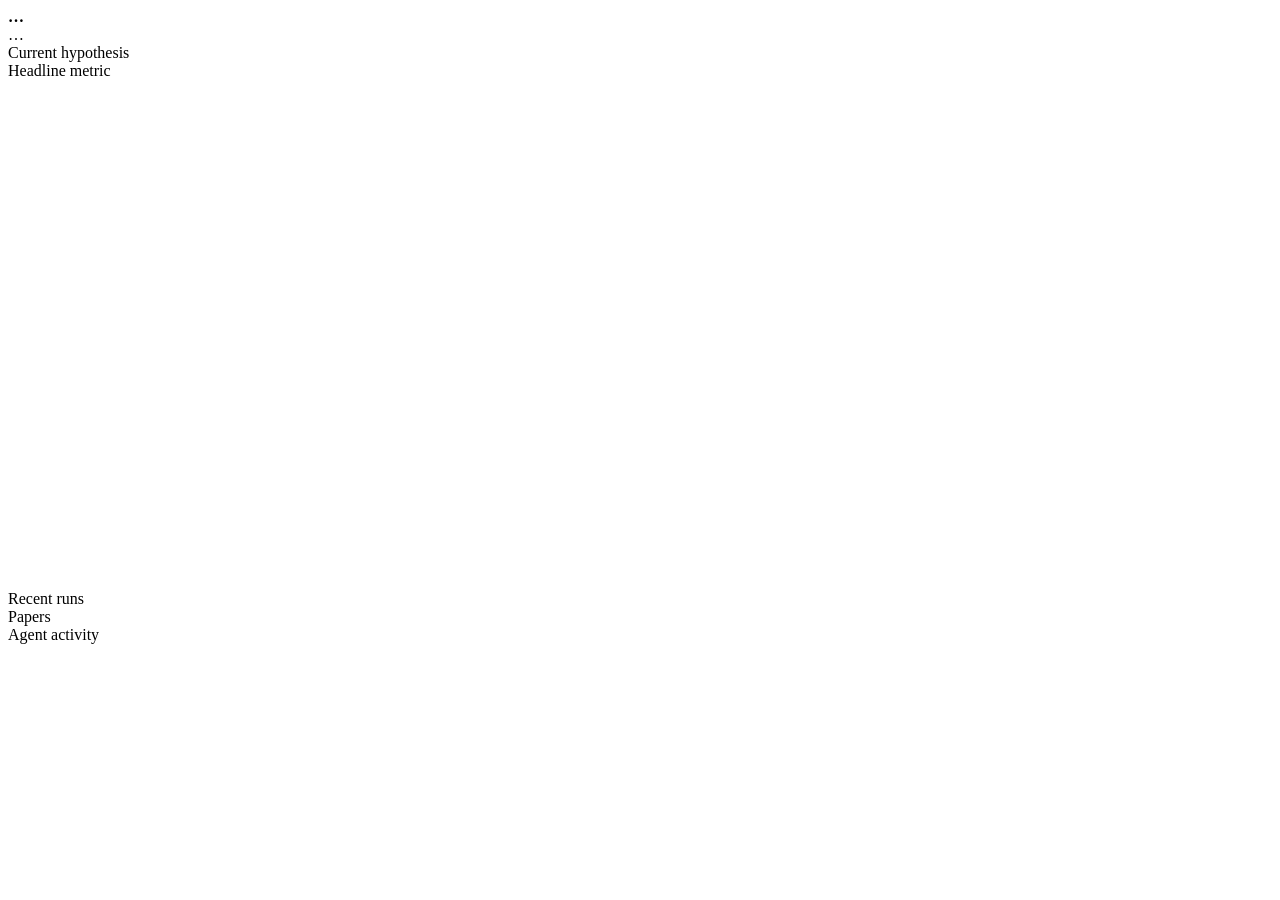
==== efferents/dashboard/static/dashboard.html @ 8a45d571 "feat(dashboard): add vanilla-JS frontend (5 panels, 4s polling) Co-Authored-By: Claude Sonnet 4.6 <n" ====
<!DOCTYPE html>
<html lang="en">
<head>
  <meta charset="utf-8">
  <meta name="viewport" content="width=device-width, initial-scale=1">
  <title>efferents — lab dashboard</title>
  <link rel="stylesheet" href="/static/dashboard.css">
</head>
<body>
  <header id="topbar">
    <div><b id="lab-id">…</b> <span id="domain" class="muted"></span></div>
    <div class="topbar-right">
      <span id="status-badge" class="badge">…</span>
      <span id="budget" class="muted"></span>
    </div>
  </header>

  <main>
    <section class="col-main">
      <div class="card">
        <div class="label">Current hypothesis <span id="student" class="muted"></span></div>
        <div id="question"></div>
        <div id="claim" class="muted small"></div>
        <div id="falsifier" class="muted small"></div>
      </div>

      <div class="card">
        <div class="label" id="metric-label">Headline metric</div>
        <svg id="trend" viewBox="0 0 100 40" preserveAspectRatio="none"></svg>
        <div id="trend-caption" class="muted small"></div>
      </div>

      <div class="card">
        <div class="label">Recent runs</div>
        <table id="runs"><tbody></tbody></table>
      </div>
    </section>

    <section class="col-side">
      <div class="card">
        <div class="label accent">Papers</div>
        <div id="papers"></div>
      </div>
      <div class="card">
        <div class="label">Agent activity</div>
        <div id="activity"></div>
      </div>
    </section>
  </main>

  <script src="/static/dashboard.js"></script>
</body>
</html>
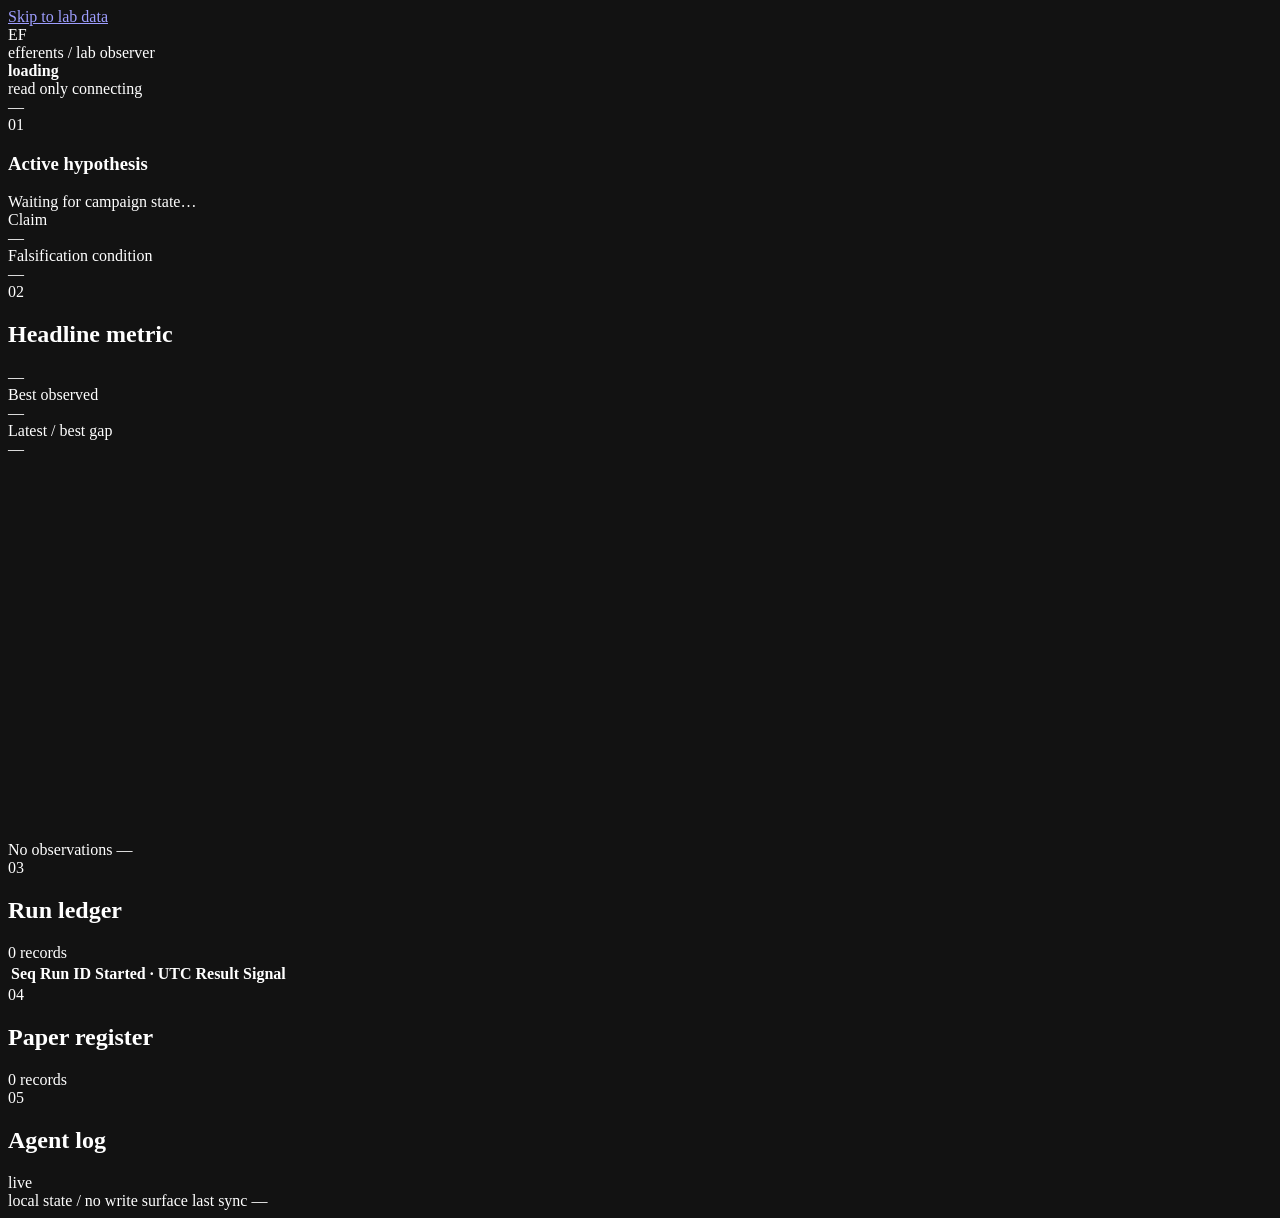
==== commit fc314ac1: "feat: redesign research dashboard surfaces" ====
--- a/efferents/dashboard/static/dashboard.html
+++ b/efferents/dashboard/static/dashboard.html
@@ -3,50 +3,139 @@
 <head>
   <meta charset="utf-8">
   <meta name="viewport" content="width=device-width, initial-scale=1">
-  <title>efferents — lab dashboard</title>
+  <meta name="color-scheme" content="dark">
+  <title>efferents — lab observer</title>
   <link rel="stylesheet" href="/static/dashboard.css">
 </head>
 <body>
+  <a class="skip-link" href="#workspace">Skip to lab data</a>
+
   <header id="topbar">
-    <div><b id="lab-id">…</b> <span id="domain" class="muted"></span></div>
+    <div class="identity">
+      <div class="brand-mark" aria-hidden="true">EF</div>
+      <div>
+        <div class="eyebrow">efferents / lab observer</div>
+        <div class="lab-title">
+          <strong id="lab-id">loading</strong>
+          <span id="domain" class="domain-tag"></span>
+        </div>
+      </div>
+    </div>
+
     <div class="topbar-right">
-      <span id="status-badge" class="badge">…</span>
-      <span id="budget" class="muted"></span>
+      <span class="read-only">read only</span>
+      <span id="status-badge" class="status-badge">
+        <span class="status-dot" aria-hidden="true"></span>
+        <span id="status-text">connecting</span>
+      </span>
+      <div class="budget-meta">
+        <span id="budget">—</span>
+        <span class="budget-track" aria-hidden="true"><span id="budget-fill"></span></span>
+      </div>
     </div>
   </header>
 
-  <main>
-    <section class="col-main">
-      <div class="card">
-        <div class="label">Current hypothesis <span id="student" class="muted"></span></div>
-        <div id="question"></div>
-        <div id="claim" class="muted small"></div>
-        <div id="falsifier" class="muted small"></div>
-      </div>
+  <main id="workspace">
+    <section class="overview-grid" aria-label="Current research state">
+      <article class="panel hypothesis-panel">
+        <header class="panel-header">
+          <span class="section-index">01</span>
+          <h1>Active hypothesis</h1>
+          <span id="student" class="header-meta"></span>
+        </header>
 
-      <div class="card">
-        <div class="label" id="metric-label">Headline metric</div>
-        <svg id="trend" viewBox="0 0 100 40" preserveAspectRatio="none"></svg>
-        <div id="trend-caption" class="muted small"></div>
-      </div>
+        <div id="question" class="research-question">Waiting for campaign state…</div>
 
-      <div class="card">
-        <div class="label">Recent runs</div>
-        <table id="runs"><tbody></tbody></table>
-      </div>
+        <div class="thesis-grid">
+          <div class="thesis-block">
+            <div class="field-label">Claim</div>
+            <div id="claim" class="thesis-copy">—</div>
+          </div>
+          <div class="thesis-block falsifier-block">
+            <div class="field-label">Falsification condition</div>
+            <div id="falsifier" class="thesis-copy">—</div>
+          </div>
+        </div>
+      </article>
+
+      <article class="panel metric-panel">
+        <header class="panel-header">
+          <span class="section-index">02</span>
+          <h2 id="metric-label">Headline metric</h2>
+          <span id="metric-direction" class="header-meta">—</span>
+        </header>
+
+        <div class="metric-readout">
+          <div>
+            <div class="field-label">Best observed</div>
+            <div id="metric-best" class="metric-value">—</div>
+          </div>
+          <div class="metric-secondary">
+            <div class="field-label">Latest / best gap</div>
+            <div id="metric-delta">—</div>
+          </div>
+        </div>
+
+        <div class="chart-frame">
+          <svg id="trend" viewBox="0 0 600 180" preserveAspectRatio="none"
+               role="img" aria-label="Headline metric trend"></svg>
+        </div>
+        <div class="chart-footer">
+          <span id="trend-caption">No observations</span>
+          <span id="metric-range">—</span>
+        </div>
+      </article>
     </section>
 
-    <section class="col-side">
-      <div class="card">
-        <div class="label accent">Papers</div>
-        <div id="papers"></div>
-      </div>
-      <div class="card">
-        <div class="label">Agent activity</div>
-        <div id="activity"></div>
-      </div>
+    <section class="data-grid" aria-label="Lab records">
+      <article class="panel runs-panel">
+        <header class="panel-header">
+          <span class="section-index">03</span>
+          <h2>Run ledger</h2>
+          <span id="run-count" class="header-meta">0 records</span>
+        </header>
+        <div class="table-wrap">
+          <table id="runs">
+            <thead>
+              <tr>
+                <th scope="col">Seq</th>
+                <th scope="col">Run ID</th>
+                <th scope="col">Started · UTC</th>
+                <th scope="col" id="run-metric-header">Result</th>
+                <th scope="col">Signal</th>
+              </tr>
+            </thead>
+            <tbody></tbody>
+          </table>
+        </div>
+      </article>
+
+      <aside class="side-stack">
+        <section class="panel papers-panel">
+          <header class="panel-header">
+            <span class="section-index">04</span>
+            <h2>Paper register</h2>
+            <span id="paper-count" class="header-meta">0 records</span>
+          </header>
+          <div id="papers" class="records-list"></div>
+        </section>
+
+        <section class="panel activity-panel">
+          <header class="panel-header">
+            <span class="section-index">05</span>
+            <h2>Agent log</h2>
+            <span class="live-mark"><span aria-hidden="true"></span> live</span>
+          </header>
+          <div id="activity" class="activity-list"></div>
+        </section>
+      </aside>
     </section>
   </main>
+
+  <footer>
+    <span>local state / no write surface</span>
+    <span>last sync <time id="last-sync">—</time></span>
+  </footer>
 
   <script src="/static/dashboard.js"></script>
 </body>
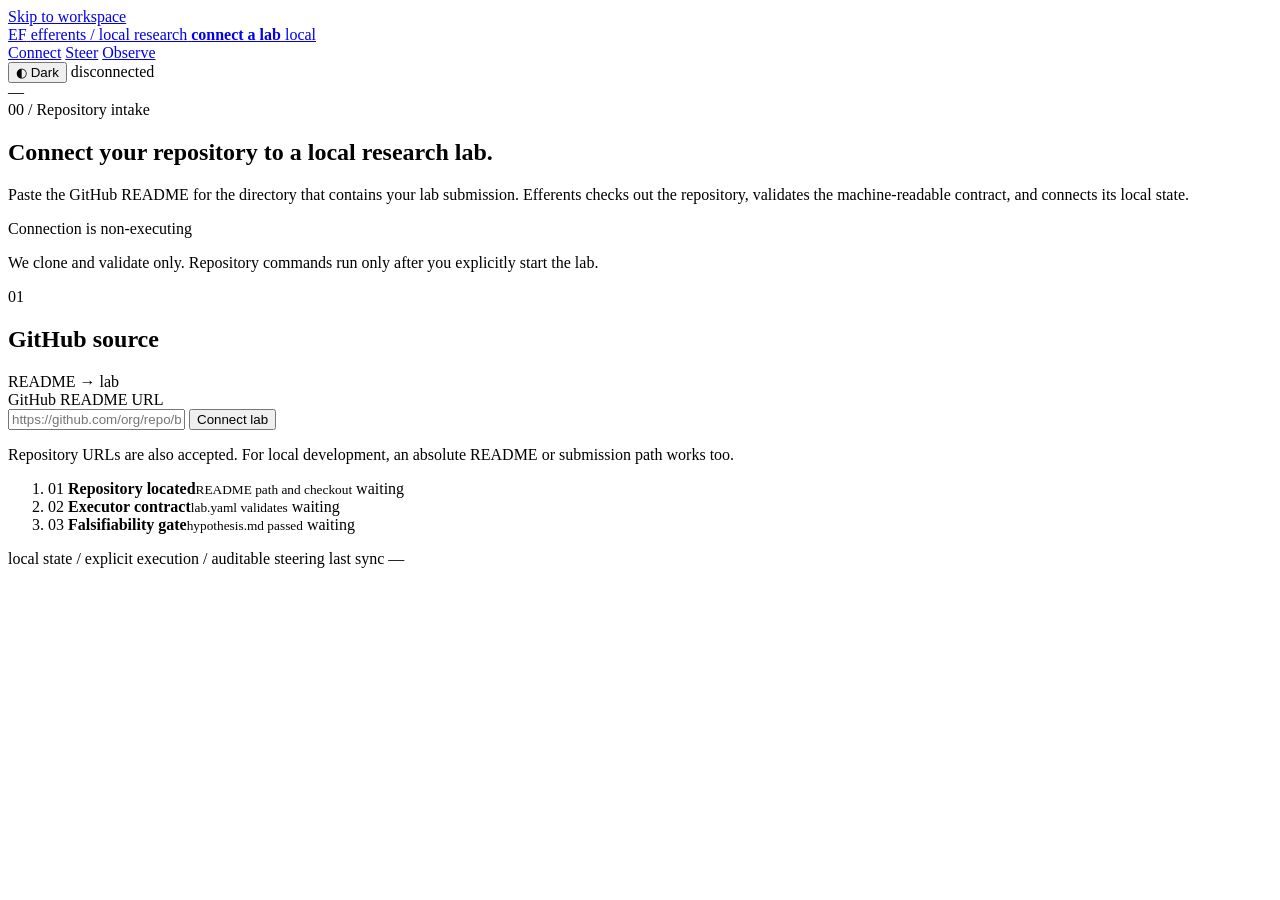
==== commit cd9fc0e4: "feat: add connect steer observe workspace" ====
--- a/efferents/dashboard/static/dashboard.html
+++ b/efferents/dashboard/static/dashboard.html
@@ -3,137 +3,318 @@
 <head>
   <meta charset="utf-8">
   <meta name="viewport" content="width=device-width, initial-scale=1">
-  <meta name="color-scheme" content="dark">
-  <title>efferents — lab observer</title>
+  <meta name="color-scheme" content="light dark">
+  <title>efferents — local lab</title>
   <link rel="stylesheet" href="/static/dashboard.css">
 </head>
 <body>
-  <a class="skip-link" href="#workspace">Skip to lab data</a>
+  <a class="skip-link" href="#app">Skip to workspace</a>
 
   <header id="topbar">
-    <div class="identity">
-      <div class="brand-mark" aria-hidden="true">EF</div>
-      <div>
-        <div class="eyebrow">efferents / lab observer</div>
-        <div class="lab-title">
-          <strong id="lab-id">loading</strong>
-          <span id="domain" class="domain-tag"></span>
-        </div>
-      </div>
-    </div>
+    <a class="identity" href="#connect" aria-label="efferents connection page">
+      <span class="brand-mark" aria-hidden="true">EF</span>
+      <span class="identity-copy">
+        <span class="eyebrow">efferents / local research</span>
+        <span class="lab-title">
+          <strong id="lab-id">connect a lab</strong>
+          <span id="domain" class="domain-tag">local</span>
+        </span>
+      </span>
+    </a>
+
+    <nav class="workspace-nav" aria-label="Lab workspace">
+      <a href="#connect" data-route-link="connect">Connect</a>
+      <a href="#steer" data-route-link="steer" aria-disabled="true">Steer</a>
+      <a href="#observe" data-route-link="observe" aria-disabled="true">Observe</a>
+    </nav>
 
     <div class="topbar-right">
-      <span class="read-only">read only</span>
-      <span id="status-badge" class="status-badge">
+      <button id="theme-toggle" class="quiet-button" type="button"
+              aria-label="Switch to dark theme">
+        <span class="theme-icon" aria-hidden="true">◐</span>
+        <span id="theme-label">Dark</span>
+      </button>
+      <span id="status-badge" class="status-badge disconnected">
         <span class="status-dot" aria-hidden="true"></span>
-        <span id="status-text">connecting</span>
+        <span id="status-text">disconnected</span>
       </span>
-      <div class="budget-meta">
+      <div class="budget-meta" id="budget-meta">
         <span id="budget">—</span>
         <span class="budget-track" aria-hidden="true"><span id="budget-fill"></span></span>
       </div>
     </div>
   </header>
 
-  <main id="workspace">
-    <section class="overview-grid" aria-label="Current research state">
-      <article class="panel hypothesis-panel">
-        <header class="panel-header">
-          <span class="section-index">01</span>
-          <h1>Active hypothesis</h1>
-          <span id="student" class="header-meta"></span>
-        </header>
-
-        <div id="question" class="research-question">Waiting for campaign state…</div>
-
-        <div class="thesis-grid">
-          <div class="thesis-block">
-            <div class="field-label">Claim</div>
-            <div id="claim" class="thesis-copy">—</div>
-          </div>
-          <div class="thesis-block falsifier-block">
-            <div class="field-label">Falsification condition</div>
-            <div id="falsifier" class="thesis-copy">—</div>
+  <div id="connection-bar" class="connection-bar" hidden>
+    <div class="connection-path">
+      <span class="field-label">Connected submission</span>
+      <span id="connection-source">—</span>
+    </div>
+    <div class="connection-actions">
+      <span id="api-key-state" class="key-state">API key unknown</span>
+      <button id="start-lab" class="compact-button" type="button">Start lab</button>
+      <button id="stop-lab" class="compact-button danger" type="button" hidden>Stop lab</button>
+    </div>
+  </div>
+
+  <main id="app">
+    <section id="connect-view" class="app-view" data-route-view="connect">
+      <div class="entry-layout">
+        <div class="entry-intro">
+          <div class="route-kicker">00 / Repository intake</div>
+          <h1>Connect your repository to a local research lab.</h1>
+          <p>
+            Paste the GitHub README for the directory that contains your lab
+            submission. Efferents checks out the repository, validates the
+            machine-readable contract, and connects its local state.
+          </p>
+          <div class="intake-boundary">
+            <span>Connection is non-executing</span>
+            <p>
+              We clone and validate only. Repository commands run only after you
+              explicitly start the lab.
+            </p>
           </div>
         </div>
-      </article>
-
-      <article class="panel metric-panel">
+
+        <section class="connector panel" aria-labelledby="connector-heading">
+          <header class="panel-header">
+            <span class="section-index">01</span>
+            <h2 id="connector-heading">GitHub source</h2>
+            <span class="header-meta">README → lab</span>
+          </header>
+          <form id="connect-form" class="connector-form">
+            <label for="github-source">GitHub README URL</label>
+            <div class="url-entry">
+              <input id="github-source" name="source" type="text" inputmode="url"
+                     placeholder="https://github.com/org/repo/blob/main/lab/README.md"
+                     autocomplete="url" spellcheck="false" required>
+              <button id="connect-submit" class="primary-button" type="submit">
+                Connect lab
+              </button>
+            </div>
+            <p class="form-hint">
+              Repository URLs are also accepted. For local development, an
+              absolute README or submission path works too.
+            </p>
+          </form>
+
+          <ol id="contract-checks" class="contract-checks" aria-label="Connection checks">
+            <li data-contract="readme">
+              <span class="check-mark" aria-hidden="true">01</span>
+              <span><b>Repository located</b><small>README path and checkout</small></span>
+              <span class="check-state">waiting</span>
+            </li>
+            <li data-contract="lab_yaml">
+              <span class="check-mark" aria-hidden="true">02</span>
+              <span><b>Executor contract</b><small>lab.yaml validates</small></span>
+              <span class="check-state">waiting</span>
+            </li>
+            <li data-contract="hypothesis">
+              <span class="check-mark" aria-hidden="true">03</span>
+              <span><b>Falsifiability gate</b><small>hypothesis.md passed</small></span>
+              <span class="check-state">waiting</span>
+            </li>
+          </ol>
+          <div id="connect-message" class="form-message" role="status" aria-live="polite"></div>
+        </section>
+      </div>
+
+      <section id="connected-summary" class="connected-summary panel" hidden>
         <header class="panel-header">
           <span class="section-index">02</span>
-          <h2 id="metric-label">Headline metric</h2>
-          <span id="metric-direction" class="header-meta">—</span>
+          <h2>Connected lab</h2>
+          <span id="connected-summary-status" class="header-meta">stopped</span>
         </header>
-
-        <div class="metric-readout">
+        <div class="connected-summary-body">
           <div>
-            <div class="field-label">Best observed</div>
-            <div id="metric-best" class="metric-value">—</div>
-          </div>
-          <div class="metric-secondary">
-            <div class="field-label">Latest / best gap</div>
-            <div id="metric-delta">—</div>
+            <span class="field-label">Lab identity</span>
+            <strong id="connected-summary-name">—</strong>
+            <span id="connected-summary-domain" class="summary-domain">—</span>
+          </div>
+          <div>
+            <span class="field-label">Submission</span>
+            <code id="connected-summary-path">—</code>
+          </div>
+          <div class="summary-actions">
+            <a class="primary-button" href="#steer">Steer research</a>
+            <a class="secondary-button" href="#observe">Open observer</a>
           </div>
         </div>
-
-        <div class="chart-frame">
-          <svg id="trend" viewBox="0 0 600 180" preserveAspectRatio="none"
-               role="img" aria-label="Headline metric trend"></svg>
-        </div>
-        <div class="chart-footer">
-          <span id="trend-caption">No observations</span>
-          <span id="metric-range">—</span>
-        </div>
-      </article>
+      </section>
     </section>
 
-    <section class="data-grid" aria-label="Lab records">
-      <article class="panel runs-panel">
-        <header class="panel-header">
-          <span class="section-index">03</span>
-          <h2>Run ledger</h2>
-          <span id="run-count" class="header-meta">0 records</span>
-        </header>
-        <div class="table-wrap">
-          <table id="runs">
-            <thead>
-              <tr>
-                <th scope="col">Seq</th>
-                <th scope="col">Run ID</th>
-                <th scope="col">Started · UTC</th>
-                <th scope="col" id="run-metric-header">Result</th>
-                <th scope="col">Signal</th>
-              </tr>
-            </thead>
-            <tbody></tbody>
-          </table>
-        </div>
-      </article>
-
-      <aside class="side-stack">
-        <section class="panel papers-panel">
-          <header class="panel-header">
-            <span class="section-index">04</span>
-            <h2>Paper register</h2>
-            <span id="paper-count" class="header-meta">0 records</span>
-          </header>
-          <div id="papers" class="records-list"></div>
+    <section id="steer-view" class="app-view" data-route-view="steer" hidden>
+      <header class="view-heading">
+        <div class="route-kicker">01 / Human direction</div>
+        <h1>Steer the next research cycle.</h1>
+        <p>
+          Directions are appended to the lab’s auditable research log. The
+          Researcher reads them on its next pass; a mode override applies once.
+        </p>
+      </header>
+
+      <div class="steer-layout">
+        <section class="panel">
+          <header class="panel-header">
+            <span class="section-index">01</span>
+            <h2>New direction</h2>
+            <span id="steer-runtime-state" class="header-meta">queued locally</span>
+          </header>
+          <form id="steer-form" class="steer-form">
+            <label for="steer-message">Research instruction</label>
+            <textarea id="steer-message" name="message" maxlength="4000" required
+              placeholder="Example: Verify the current best result on a held-out seed before broadening the sweep."></textarea>
+            <div class="steer-options">
+              <label for="steer-mode">
+                Researcher mode
+                <select id="steer-mode" name="mode">
+                  <option value="auto">Auto-select</option>
+                  <option value="refine">Refine</option>
+                  <option value="moonshot">Moonshot</option>
+                  <option value="devils_advocate">Devil’s advocate</option>
+                  <option value="escape_to_code">Escape to code</option>
+                </select>
+              </label>
+              <span class="char-count"><span id="steer-count">0</span> / 4000</span>
+              <button class="primary-button" type="submit">Record direction</button>
+            </div>
+          </form>
+          <div id="steer-message-state" class="form-message" role="status" aria-live="polite"></div>
         </section>
 
-        <section class="panel activity-panel">
-          <header class="panel-header">
-            <span class="section-index">05</span>
-            <h2>Agent log</h2>
-            <span class="live-mark"><span aria-hidden="true"></span> live</span>
-          </header>
-          <div id="activity" class="activity-list"></div>
+        <section class="panel steering-history-panel">
+          <header class="panel-header">
+            <span class="section-index">02</span>
+            <h2>Direction log</h2>
+            <span id="steering-count" class="header-meta">0 records</span>
+          </header>
+          <div id="steering-history" class="steering-history"></div>
         </section>
-      </aside>
+      </div>
+    </section>
+
+    <section id="observe-view" class="app-view" data-route-view="observe" hidden>
+      <section class="overview-grid" aria-label="Current research state">
+        <article class="panel hypothesis-panel">
+          <header class="panel-header">
+            <span class="section-index">01</span>
+            <h1>Active hypothesis</h1>
+            <span id="student" class="header-meta"></span>
+          </header>
+
+          <div id="question" class="research-question">Waiting for campaign state…</div>
+
+          <div class="thesis-grid">
+            <div class="thesis-block">
+              <div class="field-label">Claim</div>
+              <div id="claim" class="thesis-copy">—</div>
+            </div>
+            <div class="thesis-block falsifier-block">
+              <div class="field-label">Falsification condition</div>
+              <div id="falsifier" class="thesis-copy">—</div>
+            </div>
+          </div>
+        </article>
+
+        <article class="panel metric-panel">
+          <header class="panel-header">
+            <span class="section-index">02</span>
+            <h2 id="metric-label">Headline metric</h2>
+            <span id="metric-direction" class="header-meta">—</span>
+          </header>
+
+          <div class="metric-readout">
+            <div>
+              <div class="field-label">Best observed</div>
+              <div id="metric-best" class="metric-value">—</div>
+            </div>
+            <div class="metric-secondary">
+              <div class="field-label">Latest / best gap</div>
+              <div id="metric-delta">—</div>
+            </div>
+          </div>
+
+          <div class="chart-frame">
+            <svg id="trend" viewBox="0 0 600 180" preserveAspectRatio="none"
+                 role="img" aria-label="Headline metric trend"></svg>
+          </div>
+          <div class="chart-footer">
+            <span id="trend-caption">No observations</span>
+            <span id="metric-range">—</span>
+          </div>
+        </article>
+      </section>
+
+      <section class="data-grid" aria-label="Lab records">
+        <article class="panel runs-panel">
+          <header class="panel-header">
+            <span class="section-index">03</span>
+            <h2>Run ledger</h2>
+            <span id="run-count" class="header-meta">0 records</span>
+          </header>
+          <div class="table-wrap">
+            <table id="runs">
+              <thead>
+                <tr>
+                  <th scope="col">Seq</th>
+                  <th scope="col">Run ID</th>
+                  <th scope="col">Started · UTC</th>
+                  <th scope="col" id="run-metric-header">Result</th>
+                  <th scope="col">Signal</th>
+                </tr>
+              </thead>
+              <tbody></tbody>
+            </table>
+          </div>
+        </article>
+
+        <aside class="side-stack">
+          <section class="panel papers-panel">
+            <header class="panel-header">
+              <span class="section-index">04</span>
+              <h2>Paper register</h2>
+              <span id="paper-count" class="header-meta">0 records</span>
+            </header>
+            <div id="papers" class="records-list"></div>
+          </section>
+
+          <section class="panel activity-panel">
+            <header class="panel-header">
+              <span class="section-index">05</span>
+              <h2>Agent log</h2>
+              <span class="live-mark"><span aria-hidden="true"></span> live</span>
+            </header>
+            <div id="activity" class="activity-list"></div>
+          </section>
+        </aside>
+      </section>
     </section>
   </main>
 
+  <dialog id="runtime-dialog">
+    <form method="dialog" class="runtime-dialog-card">
+      <div class="route-kicker" id="runtime-dialog-kicker">Local execution</div>
+      <h2 id="runtime-dialog-title">Start this lab?</h2>
+      <p id="runtime-dialog-copy">
+        Starting executes repository-defined commands and can incur local compute
+        and LLM cost under the configured budget.
+      </p>
+      <label class="execution-confirm">
+        <input id="runtime-confirm-check" type="checkbox">
+        <span id="runtime-confirm-label">I understand and authorize this local run.</span>
+      </label>
+      <div id="runtime-dialog-message" class="form-message" role="status"></div>
+      <div class="dialog-actions">
+        <button class="secondary-button" value="cancel" type="submit">Cancel</button>
+        <button id="runtime-confirm-button" class="primary-button" value="default"
+                type="button" disabled>Confirm start</button>
+      </div>
+    </form>
+  </dialog>
+
   <footer>
-    <span>local state / no write surface</span>
+    <span>local state / explicit execution / auditable steering</span>
     <span>last sync <time id="last-sync">—</time></span>
   </footer>
 
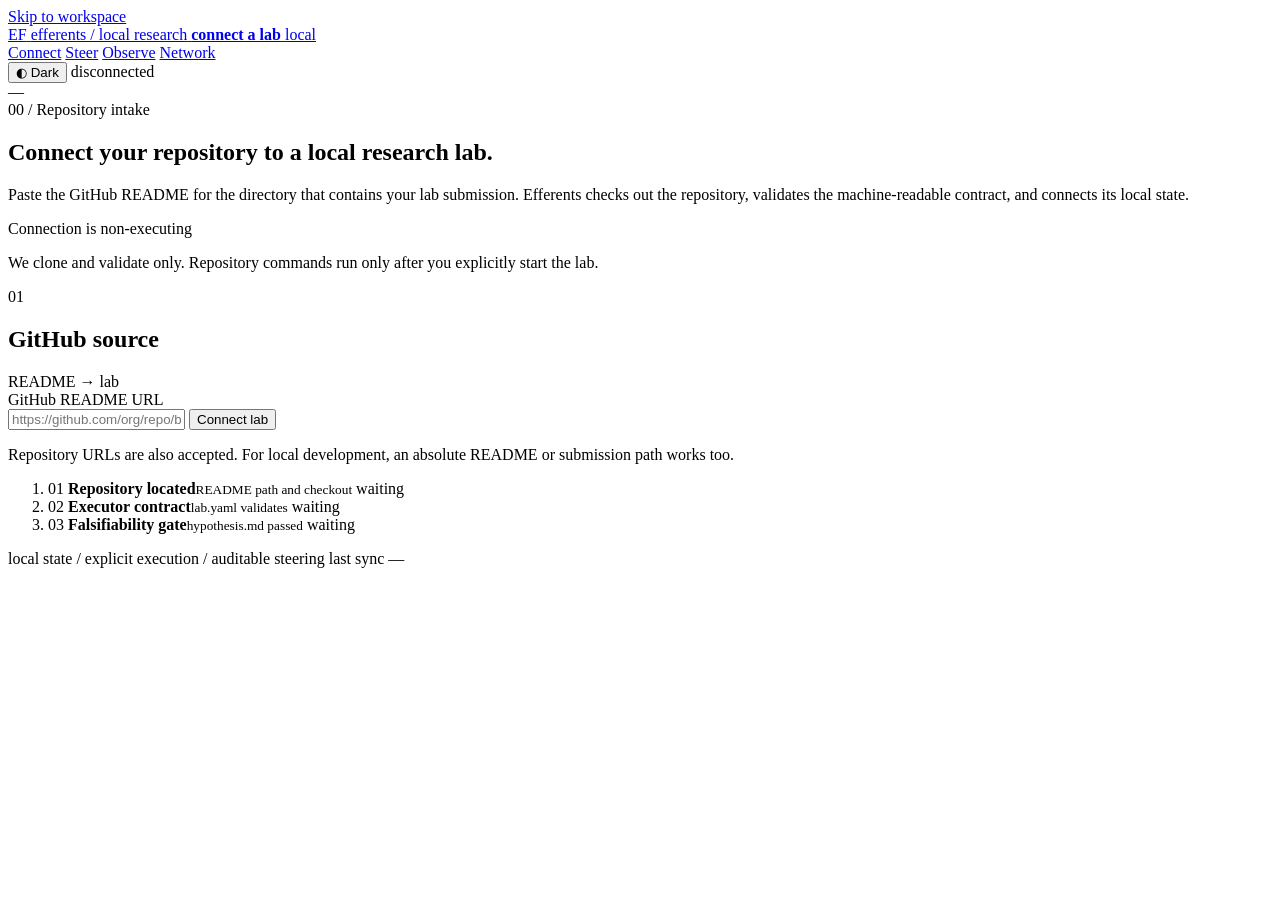
==== commit d6d79861: "feat: add lab network workspace" ====
--- a/efferents/dashboard/static/dashboard.html
+++ b/efferents/dashboard/static/dashboard.html
@@ -26,6 +26,7 @@
       <a href="#connect" data-route-link="connect">Connect</a>
       <a href="#steer" data-route-link="steer" aria-disabled="true">Steer</a>
       <a href="#observe" data-route-link="observe" aria-disabled="true">Observe</a>
+      <a href="#network" data-route-link="network">Network</a>
     </nav>
 
     <div class="topbar-right">
@@ -57,7 +58,23 @@
     </div>
   </div>
 
-  <main id="app">
+  <div id="workspace-frame">
+    <aside id="lab-rail" class="lab-rail" aria-label="Local lab portfolio" hidden>
+      <header class="lab-rail-header">
+        <span class="route-kicker">Local portfolio</span>
+        <div>
+          <h2>Labs</h2>
+          <span id="lab-portfolio-count">0</span>
+        </div>
+      </header>
+      <div id="lab-list" class="lab-list" role="list"></div>
+      <nav class="lab-rail-actions" aria-label="Portfolio actions">
+        <a href="#connect">+ Connect lab</a>
+        <a href="#network">Open topology ↗</a>
+      </nav>
+    </aside>
+
+    <main id="app">
     <section id="connect-view" class="app-view" data-route-view="connect">
       <div class="entry-layout">
         <div class="entry-intro">
@@ -195,6 +212,14 @@
     </section>
 
     <section id="observe-view" class="app-view" data-route-view="observe" hidden>
+      <header class="detail-strip">
+        <div>
+          <span class="field-label">Selected lab / evidence tracking</span>
+          <strong id="observe-lab-title">—</strong>
+        </div>
+        <span id="observe-lab-meta">Waiting for local state</span>
+      </header>
+
       <section class="overview-grid" aria-label="Current research state">
         <article class="panel hypothesis-panel">
           <header class="panel-header">
@@ -290,7 +315,74 @@
         </aside>
       </section>
     </section>
-  </main>
+
+      <section id="network-view" class="app-view" data-route-view="network" hidden>
+        <header class="view-heading network-heading">
+          <div class="route-kicker">03 / Lab topology</div>
+          <h1>See the research network, then inspect the evidence.</h1>
+          <p>
+            Local labs stay private. The topology exposes operational adjacency
+            now and is ready to show authorized public labs when the journal is connected.
+          </p>
+        </header>
+
+        <div class="network-grid">
+          <section class="panel network-map-panel" aria-labelledby="network-map-title">
+            <header class="panel-header">
+              <span class="section-index">01</span>
+              <h2 id="network-map-title">Connected lab map</h2>
+              <span id="network-node-count" class="header-meta">0 nodes</span>
+            </header>
+            <div class="network-toolbar">
+              <div class="scope-switch" role="group" aria-label="Network scope">
+                <button type="button" data-network-scope="internal" aria-pressed="true">
+                  Internal
+                </button>
+                <button type="button" data-network-scope="public" aria-pressed="false">
+                  Public
+                </button>
+              </div>
+              <span id="network-scope-note">file-backed local registry</span>
+            </div>
+            <div id="lab-map" class="lab-map" aria-label="Map of connected labs">
+              <svg id="network-lines" viewBox="0 0 1000 560"
+                   preserveAspectRatio="none" aria-hidden="true"></svg>
+              <div id="network-nodes" class="network-nodes"></div>
+              <div id="network-empty" class="network-empty" hidden></div>
+              <div class="network-hub" aria-hidden="true">
+                <span>EF</span>
+                <small id="network-hub-label">local control plane</small>
+              </div>
+            </div>
+            <footer class="map-legend">
+              <span><i class="legend-dot running"></i> running</span>
+              <span><i class="legend-dot stopped"></i> stopped</span>
+              <span><i class="legend-line"></i> shared research domain</span>
+            </footer>
+          </section>
+
+          <aside class="panel network-inspector" aria-labelledby="network-detail-title">
+            <header class="panel-header">
+              <span class="section-index">02</span>
+              <h2 id="network-detail-title">Node intelligence</h2>
+              <span id="network-detail-status" class="header-meta">private</span>
+            </header>
+            <div id="network-detail" class="network-detail">
+              <span class="route-kicker">Select a lab node</span>
+              <h3>Evidence lives at the node.</h3>
+              <p>Choose a lab to inspect its hypothesis, last signal, budget, and artifacts.</p>
+            </div>
+            <div class="publication-boundary">
+              <span>Publication boundary</span>
+              <p id="public-network-message">
+                No public registry is connected. Nothing shown here has been published.
+              </p>
+            </div>
+          </aside>
+        </div>
+      </section>
+    </main>
+  </div>
 
   <dialog id="runtime-dialog">
     <form method="dialog" class="runtime-dialog-card">
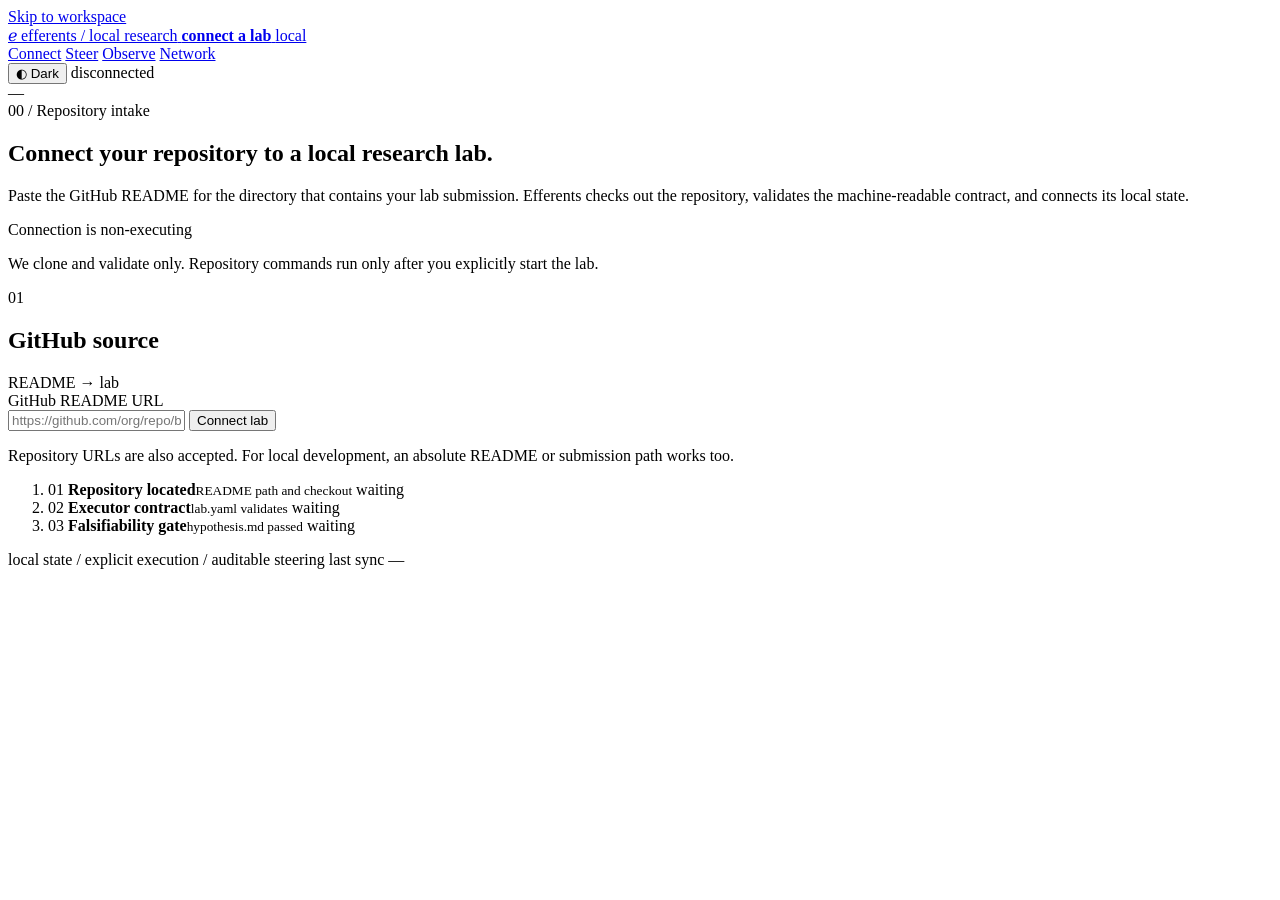
==== commit b2e842e5: "style: adopt minimal slab-serif lab identity" ====
--- a/efferents/dashboard/static/dashboard.html
+++ b/efferents/dashboard/static/dashboard.html
@@ -12,7 +12,7 @@
 
   <header id="topbar">
     <a class="identity" href="#connect" aria-label="efferents connection page">
-      <span class="brand-mark" aria-hidden="true">EF</span>
+      <span class="brand-mark" aria-hidden="true">ℯ</span>
       <span class="identity-copy">
         <span class="eyebrow">efferents / local research</span>
         <span class="lab-title">
@@ -350,7 +350,7 @@
               <div id="network-nodes" class="network-nodes"></div>
               <div id="network-empty" class="network-empty" hidden></div>
               <div class="network-hub" aria-hidden="true">
-                <span>EF</span>
+                <span>ℯ</span>
                 <small id="network-hub-label">local control plane</small>
               </div>
             </div>
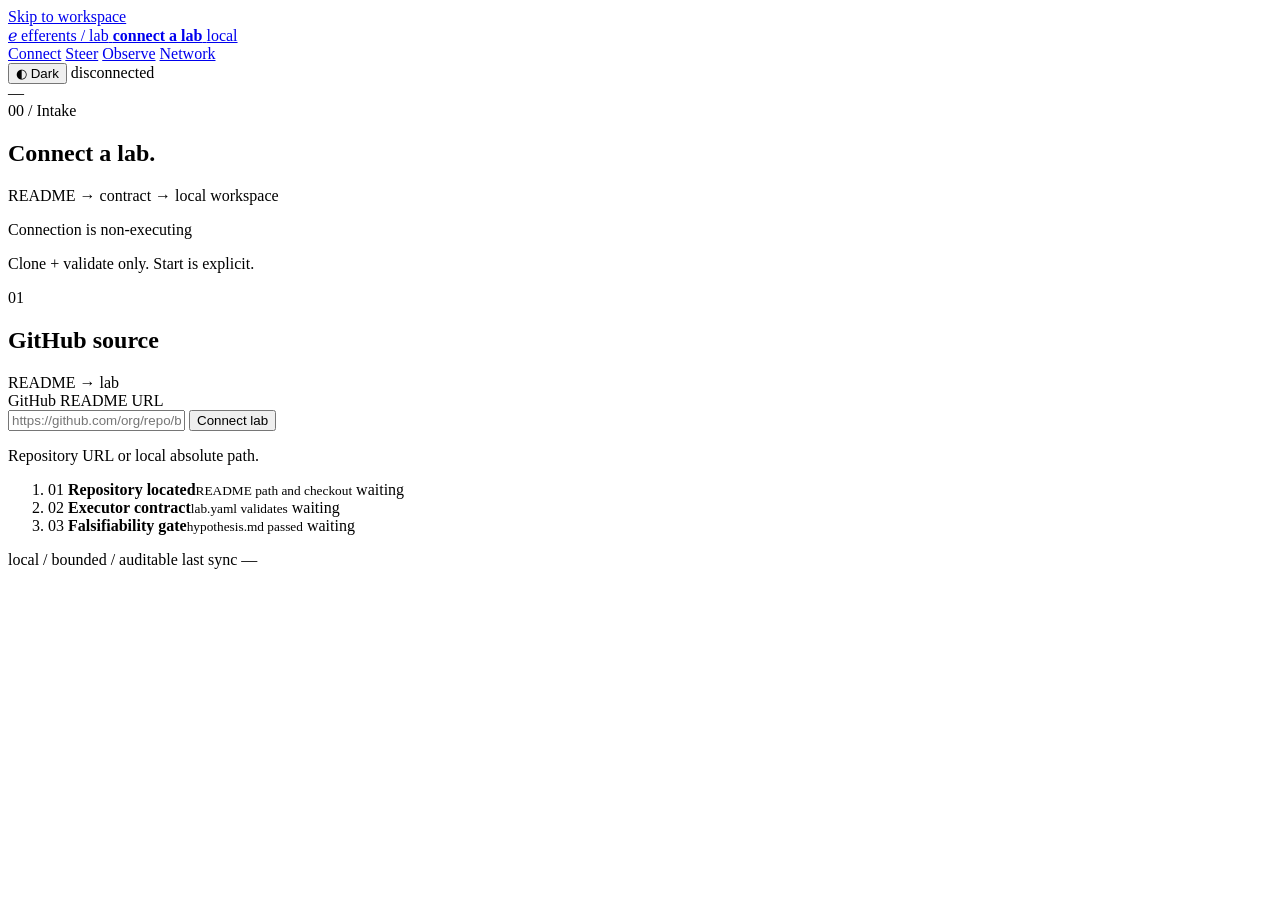
==== commit b99960a7: "style: sharpen cyan research console" ====
--- a/efferents/dashboard/static/dashboard.html
+++ b/efferents/dashboard/static/dashboard.html
@@ -14,7 +14,7 @@
     <a class="identity" href="#connect" aria-label="efferents connection page">
       <span class="brand-mark" aria-hidden="true">ℯ</span>
       <span class="identity-copy">
-        <span class="eyebrow">efferents / local research</span>
+        <span class="eyebrow">efferents / lab</span>
         <span class="lab-title">
           <strong id="lab-id">connect a lab</strong>
           <span id="domain" class="domain-tag">local</span>
@@ -78,19 +78,12 @@
     <section id="connect-view" class="app-view" data-route-view="connect">
       <div class="entry-layout">
         <div class="entry-intro">
-          <div class="route-kicker">00 / Repository intake</div>
-          <h1>Connect your repository to a local research lab.</h1>
-          <p>
-            Paste the GitHub README for the directory that contains your lab
-            submission. Efferents checks out the repository, validates the
-            machine-readable contract, and connects its local state.
-          </p>
+          <div class="route-kicker">00 / Intake</div>
+          <h1>Connect a lab.</h1>
+          <p>README → contract → local workspace</p>
           <div class="intake-boundary">
             <span>Connection is non-executing</span>
-            <p>
-              We clone and validate only. Repository commands run only after you
-              explicitly start the lab.
-            </p>
+            <p>Clone + validate only. Start is explicit.</p>
           </div>
         </div>
 
@@ -110,10 +103,7 @@
                 Connect lab
               </button>
             </div>
-            <p class="form-hint">
-              Repository URLs are also accepted. For local development, an
-              absolute README or submission path works too.
-            </p>
+            <p class="form-hint">Repository URL or local absolute path.</p>
           </form>
 
           <ol id="contract-checks" class="contract-checks" aria-label="Connection checks">
@@ -163,12 +153,9 @@
 
     <section id="steer-view" class="app-view" data-route-view="steer" hidden>
       <header class="view-heading">
-        <div class="route-kicker">01 / Human direction</div>
-        <h1>Steer the next research cycle.</h1>
-        <p>
-          Directions are appended to the lab’s auditable research log. The
-          Researcher reads them on its next pass; a mode override applies once.
-        </p>
+        <div class="route-kicker">01 / Direction</div>
+        <h1>Steer next cycle.</h1>
+        <p>Append-only direction · one-shot mode override</p>
       </header>
 
       <div class="steer-layout">
@@ -214,7 +201,7 @@
     <section id="observe-view" class="app-view" data-route-view="observe" hidden>
       <header class="detail-strip">
         <div>
-          <span class="field-label">Selected lab / evidence tracking</span>
+          <span class="field-label">Lab / evidence</span>
           <strong id="observe-lab-title">—</strong>
         </div>
         <span id="observe-lab-meta">Waiting for local state</span>
@@ -318,12 +305,9 @@
 
       <section id="network-view" class="app-view" data-route-view="network" hidden>
         <header class="view-heading network-heading">
-          <div class="route-kicker">03 / Lab topology</div>
-          <h1>See the research network, then inspect the evidence.</h1>
-          <p>
-            Local labs stay private. The topology exposes operational adjacency
-            now and is ready to show authorized public labs when the journal is connected.
-          </p>
+          <div class="route-kicker">03 / Topology</div>
+          <h1>Lab network.</h1>
+          <p>Private nodes · authorized links only</p>
         </header>
 
         <div class="network-grid">
@@ -369,13 +353,13 @@
             </header>
             <div id="network-detail" class="network-detail">
               <span class="route-kicker">Select a lab node</span>
-              <h3>Evidence lives at the node.</h3>
-              <p>Choose a lab to inspect its hypothesis, last signal, budget, and artifacts.</p>
+              <h3>Select a node.</h3>
+              <p>Hypothesis · signal · budget · artifacts</p>
             </div>
             <div class="publication-boundary">
               <span>Publication boundary</span>
               <p id="public-network-message">
-                No public registry is connected. Nothing shown here has been published.
+                Private until authorized.
               </p>
             </div>
           </aside>
@@ -387,14 +371,13 @@
   <dialog id="runtime-dialog">
     <form method="dialog" class="runtime-dialog-card">
       <div class="route-kicker" id="runtime-dialog-kicker">Local execution</div>
-      <h2 id="runtime-dialog-title">Start this lab?</h2>
+      <h2 id="runtime-dialog-title">Start lab?</h2>
       <p id="runtime-dialog-copy">
-        Starting executes repository-defined commands and can incur local compute
-        and LLM cost under the configured budget.
+        Repository commands · local compute · configured LLM budget
       </p>
       <label class="execution-confirm">
         <input id="runtime-confirm-check" type="checkbox">
-        <span id="runtime-confirm-label">I understand and authorize this local run.</span>
+        <span id="runtime-confirm-label">Authorize this local run.</span>
       </label>
       <div id="runtime-dialog-message" class="form-message" role="status"></div>
       <div class="dialog-actions">
@@ -406,7 +389,7 @@
   </dialog>
 
   <footer>
-    <span>local state / explicit execution / auditable steering</span>
+    <span>local / bounded / auditable</span>
     <span>last sync <time id="last-sync">—</time></span>
   </footer>
 
